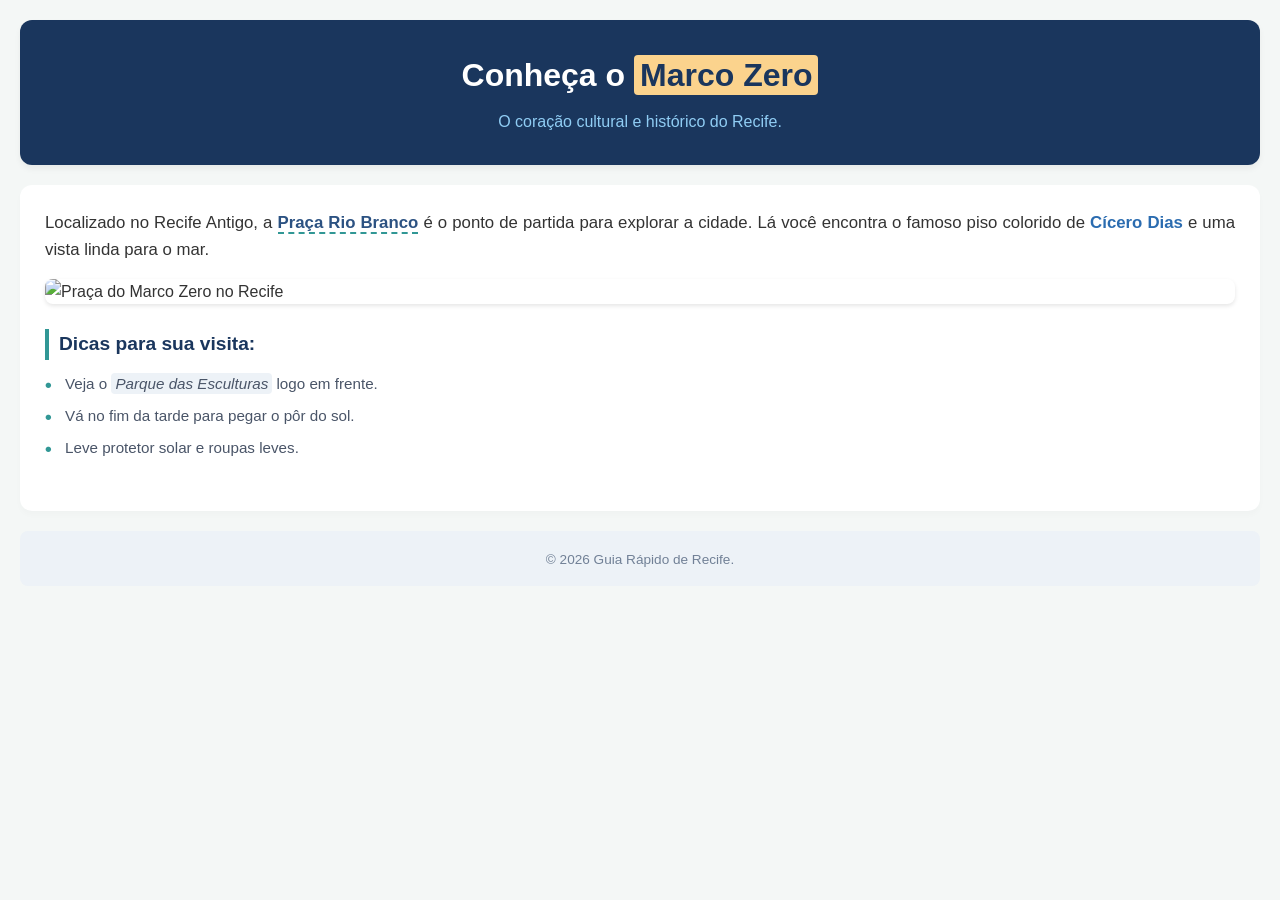
==== index.html @ 256d36c1 "first commit" ====
<!DOCTYPE html>
<html lang="pt-BR">
<head>
    <meta charset="UTF-8">
    <meta name="viewport" content="width=device-width, initial-scale=1.0">
    <link rel="stylesheet" href="style.css">
     <title>Marco Zero - Recife</title>
</head>
<body>

   <!DOCTYPE html>
<html lang="pt-BR">
<head>
    <meta charset="UTF-8">
    <meta name="viewport" content="width=device-width, initial-scale=1.0">
    <title>Marco Zero - Recife</title>
</head>
<body>

    <header>
        <h1>Conheça o <mark>Marco Zero</mark></h1>
        <p>O coração cultural e histórico do Recife.</p>
    </header>

    <main>
        
        <section>
            <p>Localizado no Recife Antigo, a <dfn>Praça Rio Branco</dfn> é o ponto de partida para explorar a cidade. Lá você encontra o famoso piso colorido de <strong>Cícero Dias</strong> e uma vista linda para o mar.</p>
            
            
            <img src="marco-zero-recife.jpg" alt="Praça do Marco Zero no Recife" width="500">
        </section>

        <section>
            <h3>Dicas para sua visita:</h3>
            <ul>
                <li>Veja o <em>Parque das Esculturas</em> logo em frente.</li>
                <li>Vá no fim da tarde para pegar o pôr do sol.</li>
                <li>Leve protetor solar e roupas leves.</li>
            </ul>
        </section>

    </main>

    <footer>
        <p><small>&copy; 2026 Guia Rápido de Recife.</small></p>
    </footer>

</body>
</html>
---- style.css ----
* {
            box-sizing: border-box;
            margin: 0;
            padding: 0;
        }

        body {
            font-family: 'Segoe UI', Tahoma, Geneva, Verdana, sans-serif;
            background-color: #f4f7f6; /* Fundo suave */
            color: #333333;
            line-height: 1.6;
            padding: 20px;
        }

        /* CONTAINER PRINCIPAL */
        .container {
            max-width: 600px;
            margin: 0 auto;
        }

        /* 1. CABEÇALHO */
        header {
            background-color: #1a365d; /* Azul Marinho Profundo */
            color: #ffffff;
            text-align: center;
            padding: 30px 20px;
            border-radius: 12px;
            margin-bottom: 20px;
            box-shadow: 0 4px 6px rgba(0, 0, 0, 0.05);
        }

        header h1 {
            font-size: 2rem;
            margin-bottom: 8px;
        }

        header p {
            font-size: 1rem;
            color: #90cdf4; /* Azul claro suave */
            font-weight: 300;
        }

        /* 2. CONTEÚDO PRINCIPAL */
        main {
            background-color: #ffffff;
            padding: 25px;
            border-radius: 12px;
            box-shadow: 0 4px 6px rgba(0, 0, 0, 0.02);
            margin-bottom: 20px;
        }

        section {
            margin-bottom: 25px;
        }

        section p {
            font-size: 1.05rem;
            text-align: justify;
            margin-bottom: 15px;
        }

        /* IMAGEM */
        img {
            width: 100%;
            height: auto;
            border-radius: 8px;
            box-shadow: 0 2px 4px rgba(0, 0, 0, 0.1);
            display: block;
            margin: 15px 0;
        }

        /* LISTA DE DICAS */
        h3 {
            color: #1a365d;
            font-size: 1.2rem;
            margin-bottom: 12px;
            border-left: 4px solid #319795; /* Barra lateral verde-água */
            padding-left: 10px;
        }

        ul {
            list-style-type: none; /* Remove as bolinhas padrão */
        }

        li {
            position: relative;
            padding-left: 20px;
            margin-bottom: 8px;
            font-size: 0.95rem;
            color: #4a5568;
        }

       
        li::before {
            content: "•";
            color: #319795; 
            font-weight: bold;
            font-size: 1.2rem;
            position: absolute;
            left: 0;
            top: -2px;
        }

        mark {
            background-color: #fbd38d; /* Destaque amarelo-sol */
            color: #1a365d;
            padding: 2px 6px;
            border-radius: 4px;
            font-weight: 600;
        }

        dfn {
            font-style: normal;
            font-weight: 600;
            color: #2c5282;
            border-bottom: 2px dashed #319795; /* Linha tracejada elegante */
            cursor: help;
        }

        strong {
            color: #2b6cb0; /* Nome do artista em azul destaque */
            font-weight: 700;
        }

        em {
            font-style: italic;
            background-color: #edf2f7;
            padding: 2px 4px;
            border-radius: 4px;
            color: #4a5568;
        }

        footer {
            text-align: center;
            padding: 15px;
            background-color: #edf2f7;
            border-radius: 8px;
        }

        small {
            font-size: 0.85rem;
            color: #718096;
        }
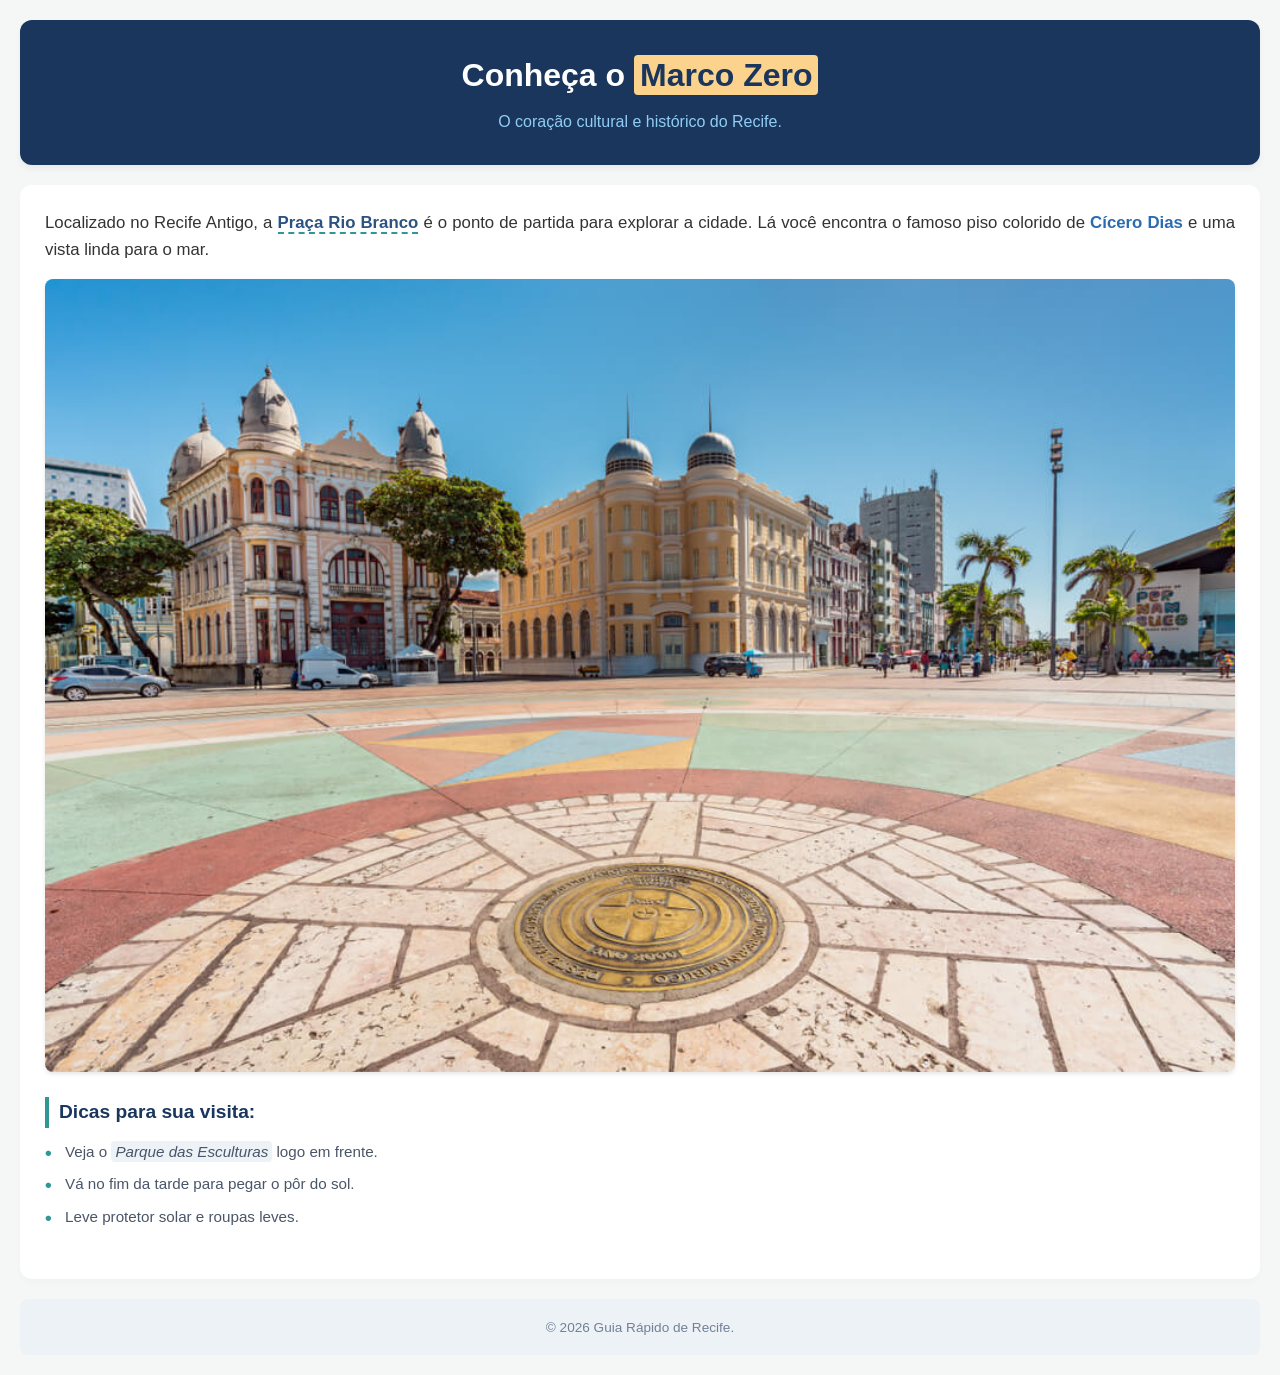
==== commit d6c80371: "colocaçaõ de imagem e atualizaçaõ de algumas tags" ====
--- a/index.html
+++ b/index.html
@@ -4,15 +4,7 @@
     <meta charset="UTF-8">
     <meta name="viewport" content="width=device-width, initial-scale=1.0">
     <link rel="stylesheet" href="style.css">
-     <title>Marco Zero - Recife</title>
-</head>
-<body>
-
-   <!DOCTYPE html>
-<html lang="pt-BR">
-<head>
-    <meta charset="UTF-8">
-    <meta name="viewport" content="width=device-width, initial-scale=1.0">
+    
     <title>Marco Zero - Recife</title>
 </head>
 <body>
@@ -27,8 +19,7 @@
         <section>
             <p>Localizado no Recife Antigo, a <dfn>Praça Rio Branco</dfn> é o ponto de partida para explorar a cidade. Lá você encontra o famoso piso colorido de <strong>Cícero Dias</strong> e uma vista linda para o mar.</p>
             
-            
-            <img src="marco-zero-recife.jpg" alt="Praça do Marco Zero no Recife" width="500">
+            <img src="Praca-do-Maraco-Zero-Rosa-dos-Ventos-Abre.jpg" alt="Praça do Marco Zero" width="500">
         </section>
 
         <section>
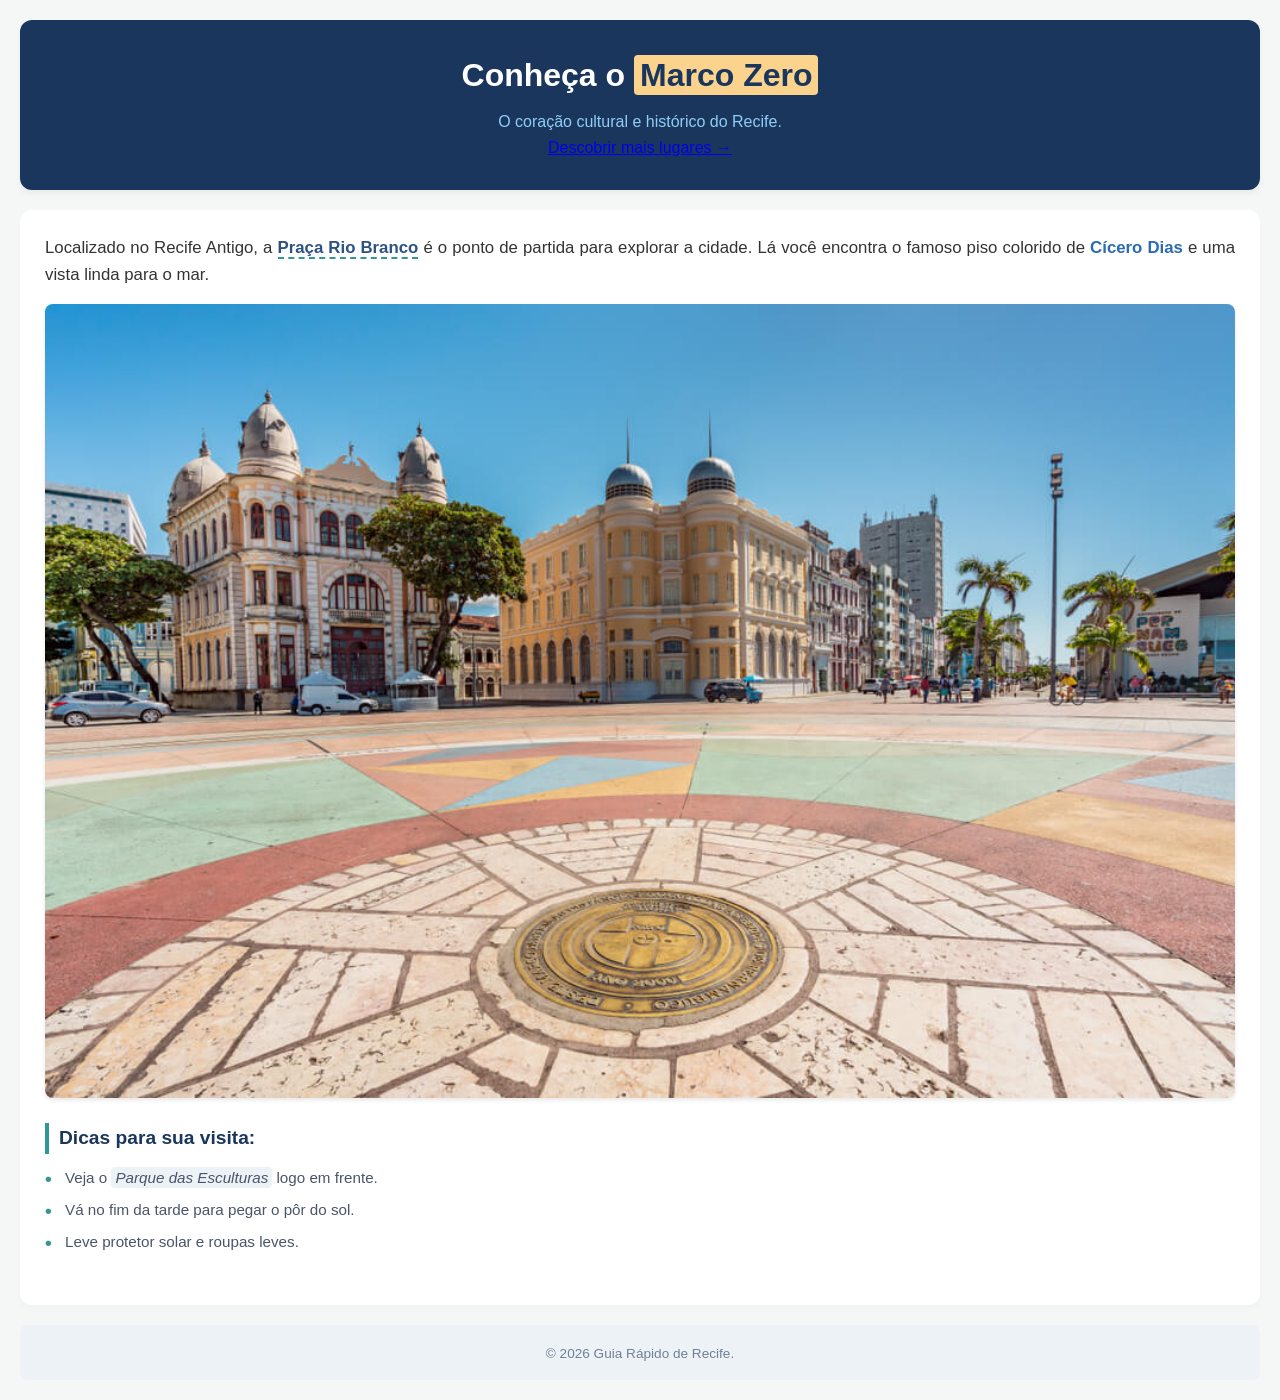
==== commit ced69644: "criacão da segunda pagina e do link da pagina e atualização do css" ====
--- a/index.html
+++ b/index.html
@@ -12,6 +12,7 @@
     <header>
         <h1>Conheça o <mark>Marco Zero</mark></h1>
         <p>O coração cultural e histórico do Recife.</p>
+        <a href="pontos-turisticos.html" class="nav-link">Descobrir mais lugares &rarr;</a>
     </header>
 
     <main>
